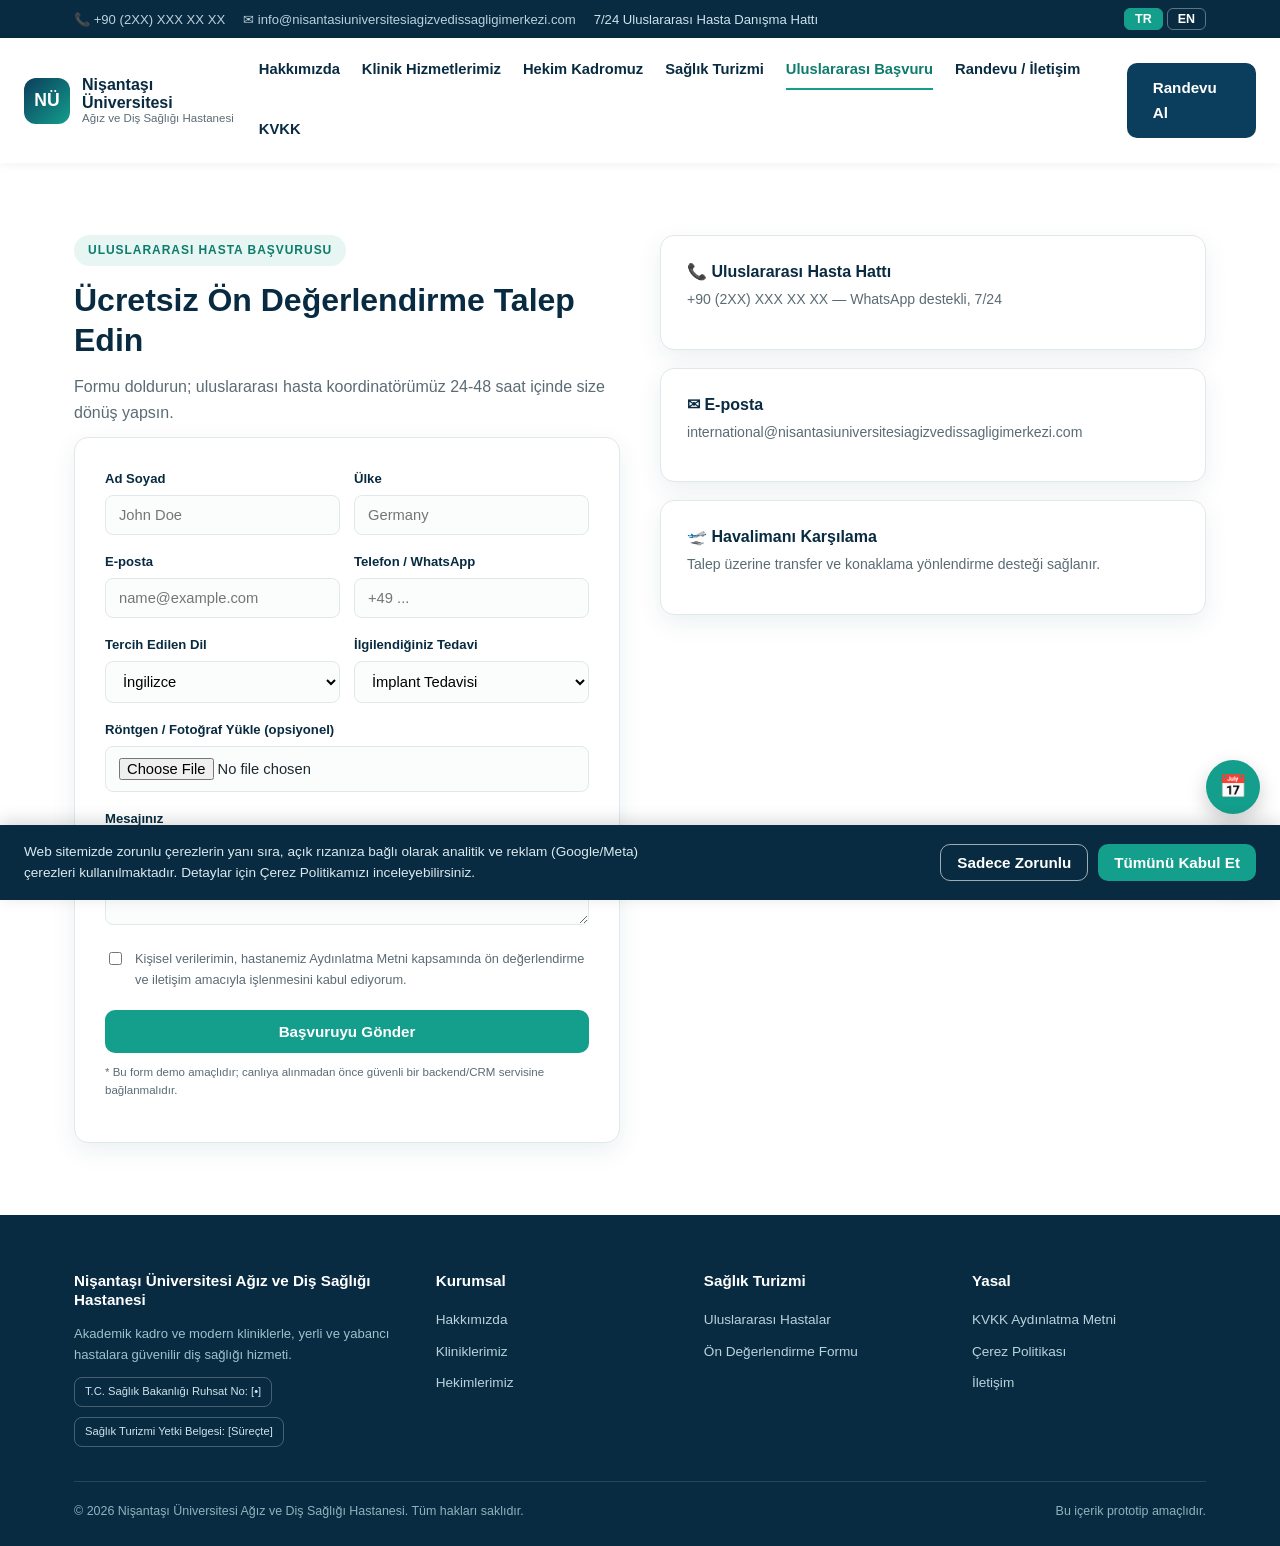
==== basvuru.html @ 9f667205 "3" ====
<!DOCTYPE html>
<html lang="tr">
<head>
<meta charset="UTF-8">
<meta name="viewport" content="width=device-width, initial-scale=1.0">
<title>Uluslararası Hasta Başvurusu | Nişantaşı Üniversitesi Ağız ve Diş Sağlığı Hastanesi</title>
<meta name="description" content="Uluslararası hastalar için ücretsiz ön değerlendirme başvuru formu.">
<meta name="robots" content="index, follow">
<link rel="canonical" href="https://nisantasiuniversitesiagizvedissagligimerkezi.com/basvuru.html">
<link rel="stylesheet" href="style.css">

<!-- Open Graph / Meta Ads uyumu -->
<meta property="og:type" content="website">
<meta property="og:title" content="Uluslararası Hasta Başvurusu | Nişantaşı Üniversitesi Ağız ve Diş Sağlığı Hastanesi">
<meta property="og:description" content="Uluslararası hastalar için ücretsiz ön değerlendirme başvuru formu.">
<meta property="og:url" content="https://nisantasiuniversitesiagizvedissagligimerkezi.com/basvuru.html">
<meta property="og:locale" content="tr_TR">
<meta property="og:locale:alternate" content="en_US">
<meta name="twitter:card" content="summary_large_image">

<!-- ================= TEKNİK NOT / TECHNICAL NOTE =================
Bu, geliştirme ve onay amaçlı çok sayfalı bir PROTOTİPTİR (demo).
Gerçek yayına alınmadan önce: ruhsat/izin numaraları, hekim bilgileri,
adres/telefon, GTM/Meta Pixel ID'leri, form backend/CRM entegrasyonu,
tüm örnek (stok) fotoğrafların gerçek kurumsal görsellerle değiştirilmesi ve
KVKK/çerez metinlerinin hukuk onayı tamamlanmalıdır.
================================================================= -->

<script type="application/ld+json">
{
  "@context": "https://schema.org",
  "@type": "Dentist",
  "name": "Nişantaşı Üniversitesi Ağız ve Diş Sağlığı Hastanesi",
  "url": "https://nisantasiuniversitesiagizvedissagligimerkezi.com/",
  "telephone": "+90 (2XX) XXX XX XX",
  "priceRange": "$$",
  "address": {
    "@type": "PostalAddress",
    "streetAddress": "[Açık Adres]",
    "addressLocality": "İstanbul",
    "addressCountry": "TR"
  },
  "medicalSpecialty": "Dentistry",
  "availableLanguage": ["Turkish", "English", "Arabic", "Russian"]
}
</script>
</head>
<body>
<!-- ============ TOPBAR ============ -->
<div class="topbar">
  <div class="wrap">
    <div class="info">
      <a href="tel:+902XXXXXXXXX">📞 +90 (2XX) XXX XX XX</a>
      <a href="mailto:info@nisantasiuniversitesiagizvedissagligimerkezi.com">✉ info@nisantasiuniversitesiagizvedissagligimerkezi.com</a>
      <span data-tr="7/24 Uluslararası Hasta Danışma Hattı" data-en="24/7 International Patient Helpline">7/24 Uluslararası Hasta Danışma Hattı</span>
    </div>
    <div class="lang-switch">
      <button id="btn-tr" class="active" onclick="setLang('tr')">TR</button>
      <button id="btn-en" onclick="setLang('en')">EN</button>
    </div>
  </div>
</div>

<!-- ============ HEADER / NAV ============ -->
<header class="site">
  <div class="nav-row">
    <a href="index.html" style="text-decoration:none;"><div class="brand">
      <div class="mark">NÜ</div>
      <div class="txt">
        Nişantaşı Üniversitesi
        <small data-tr="Ağız ve Diş Sağlığı Hastanesi" data-en="Oral &amp; Dental Health Hospital">Ağız ve Diş Sağlığı Hastanesi</small>
      </div>
    </div></a>
    <nav class="main" id="mainNav">
      <a href="hakkimizda.html" data-tr="Hakkımızda" data-en="About Us">Hakkımızda</a>
      <a href="hizmetlerimiz.html" data-tr="Klinik Hizmetlerimiz" data-en="Clinical Services">Klinik Hizmetlerimiz</a>
      <a href="hekimlerimiz.html" data-tr="Hekim Kadromuz" data-en="Our Doctors">Hekim Kadromuz</a>
      <a href="saglik-turizmi.html" data-tr="Sağlık Turizmi" data-en="Health Tourism">Sağlık Turizmi</a>
      <a href="basvuru.html" class="active" data-tr="Uluslararası Başvuru" data-en="International Application">Uluslararası Başvuru</a>
      <a href="iletisim.html" data-tr="Randevu / İletişim" data-en="Appointment / Contact">Randevu / İletişim</a>
      <a href="kvkk.html" data-tr="KVKK" data-en="Privacy (KVKK)">KVKK</a>
    </nav>
    <div class="nav-cta">
      <a href="iletisim.html" class="btn btn-navy" data-tr="Randevu Al" data-en="Book Appointment">Randevu Al</a>
      <button class="burger" onclick="document.getElementById('mainNav').classList.toggle('open')">☰</button>
    </div>
  </div>
</header>

<!-- ============ INTERNATIONAL PATIENT FORM ============ -->
<section class="form-section" id="basvuru">
  <div class="wrap form-grid">
    <div>
      <span class="eyebrow" data-tr="Uluslararası Hasta Başvurusu" data-en="International Patient Application">Uluslararası Hasta Başvurusu</span>
      <h2 data-tr="Ücretsiz Ön Değerlendirme Talep Edin" data-en="Request a Free Pre-Assessment">Ücretsiz Ön Değerlendirme Talep Edin</h2>
      <p data-tr="Formu doldurun; uluslararası hasta koordinatörümüz 24-48 saat içinde size dönüş yapsın." data-en="Fill in the form and our international patient coordinator will get back to you within 24–48 hours.">Formu doldurun; uluslararası hasta koordinatörümüz 24-48 saat içinde size dönüş yapsın.</p>

      <form class="card" action="#" method="post" onsubmit="return demoSubmit(event)">
        <div class="two-col">
          <div class="field"><label data-tr="Ad Soyad" data-en="Full Name">Ad Soyad</label><input type="text" required placeholder="John Doe"></div>
          <div class="field"><label data-tr="Ülke" data-en="Country">Ülke</label><input type="text" required placeholder="Germany"></div>
        </div>
        <div class="two-col">
          <div class="field"><label data-tr="E-posta" data-en="Email">E-posta</label><input type="email" required placeholder="name@example.com"></div>
          <div class="field"><label data-tr="Telefon / WhatsApp" data-en="Phone / WhatsApp">Telefon / WhatsApp</label><input type="tel" required placeholder="+49 ..."></div>
        </div>
        <div class="two-col">
          <div class="field">
            <label data-tr="Tercih Edilen Dil" data-en="Preferred Language">Tercih Edilen Dil</label>
            <select>
              <option data-tr="İngilizce" data-en="English">İngilizce</option>
              <option data-tr="Arapça" data-en="Arabic">Arapça</option>
              <option data-tr="Rusça" data-en="Russian">Rusça</option>
              <option data-tr="Türkçe" data-en="Turkish">Türkçe</option>
            </select>
          </div>
          <div class="field">
            <label data-tr="İlgilendiğiniz Tedavi" data-en="Treatment of Interest">İlgilendiğiniz Tedavi</label>
            <select>
              <option data-tr="İmplant Tedavisi" data-en="Dental Implants">İmplant Tedavisi</option>
              <option data-tr="Gülüş Tasarımı" data-en="Smile Design">Gülüş Tasarımı</option>
              <option data-tr="Ortodonti" data-en="Orthodontics">Ortodonti</option>
              <option data-tr="Genel Muayene" data-en="General Check-up">Genel Muayene</option>
              <option data-tr="Diğer" data-en="Other">Diğer</option>
            </select>
          </div>
        </div>
        <div class="field">
          <label data-tr="Röntgen / Fotoğraf Yükle (opsiyonel)" data-en="Upload X-ray / Photo (optional)">Röntgen / Fotoğraf Yükle (opsiyonel)</label>
          <input type="file">
        </div>
        <div class="field">
          <label data-tr="Mesajınız" data-en="Your Message">Mesajınız</label>
          <textarea placeholder=""></textarea>
        </div>
        <div class="consent">
          <input type="checkbox" required id="kvkkConsent">
          <label for="kvkkConsent" data-tr="Kişisel verilerimin, hastanemiz Aydınlatma Metni kapsamında ön değerlendirme ve iletişim amacıyla işlenmesini kabul ediyorum."
                 data-en="I consent to my personal data being processed for pre-assessment and communication purposes as described in the hospital's Privacy Notice.">
            Kişisel verilerimin, hastanemiz Aydınlatma Metni kapsamında ön değerlendirme ve iletişim amacıyla işlenmesini kabul ediyorum.
          </label>
        </div>
        <button type="submit" class="btn btn-primary" style="width:100%;justify-content:center;" data-tr="Başvuruyu Gönder" data-en="Submit Application">Başvuruyu Gönder</button>
        <p style="font-size:.72rem;margin-top:10px;" data-tr="* Bu form demo amaçlıdır; canlıya alınmadan önce güvenli bir backend/CRM servisine bağlanmalıdır." data-en="* This form is for demonstration purposes; it must be connected to a secure backend/CRM service before going live.">* Bu form demo amaçlıdır; canlıya alınmadan önce güvenli bir backend/CRM servisine bağlanmalıdır.</p>
      </form>
    </div>

    <div class="side-info">
      <div class="card">
        <h4 data-tr="📞 Uluslararası Hasta Hattı" data-en="📞 International Patient Line">📞 Uluslararası Hasta Hattı</h4>
        <p data-tr="+90 (2XX) XXX XX XX — WhatsApp destekli, 7/24" data-en="+90 (2XX) XXX XX XX — WhatsApp supported, 24/7">+90 (2XX) XXX XX XX — WhatsApp destekli, 7/24</p>
      </div>
      <div class="card">
        <h4 data-tr="✉ E-posta" data-en="✉ Email">✉ E-posta</h4>
        <p>international@nisantasiuniversitesiagizvedissagligimerkezi.com</p>
      </div>
      <div class="card">
        <h4 data-tr="🛫 Havalimanı Karşılama" data-en="🛫 Airport Pickup">🛫 Havalimanı Karşılama</h4>
        <p data-tr="Talep üzerine transfer ve konaklama yönlendirme desteği sağlanır." data-en="Transfer and accommodation guidance provided upon request.">Talep üzerine transfer ve konaklama yönlendirme desteği sağlanır.</p>
      </div>
    </div>
  </div>
</section>

<!-- ============ FOOTER ============ -->
<footer>
  <div class="wrap">
    <div class="footer-grid">
      <div>
        <h4>Nişantaşı Üniversitesi Ağız ve Diş Sağlığı Hastanesi</h4>
        <p data-tr="Akademik kadro ve modern kliniklerle, yerli ve yabancı hastalara güvenilir diş sağlığı hizmeti." data-en="Reliable dental care for domestic and international patients through academic staff and modern clinics.">Akademik kadro ve modern kliniklerle, yerli ve yabancı hastalara güvenilir diş sağlığı hizmeti.</p>
        <div class="badge-row">
          <span data-tr="T.C. Sağlık Bakanlığı Ruhsat No: [•]" data-en="T.R. MoH License No: [•]">T.C. Sağlık Bakanlığı Ruhsat No: [•]</span>
          <span data-tr="Sağlık Turizmi Yetki Belgesi: [Süreçte]" data-en="Health Tourism Authorization: [In Progress]">Sağlık Turizmi Yetki Belgesi: [Süreçte]</span>
        </div>
      </div>
      <div>
        <h4 data-tr="Kurumsal" data-en="Corporate">Kurumsal</h4>
        <a href="hakkimizda.html" data-tr="Hakkımızda" data-en="About Us">Hakkımızda</a>
        <a href="hizmetlerimiz.html" data-tr="Kliniklerimiz" data-en="Clinics">Kliniklerimiz</a>
        <a href="hekimlerimiz.html" data-tr="Hekimlerimiz" data-en="Our Doctors">Hekimlerimiz</a>
      </div>
      <div>
        <h4 data-tr="Sağlık Turizmi" data-en="Health Tourism">Sağlık Turizmi</h4>
        <a href="saglik-turizmi.html" data-tr="Uluslararası Hastalar" data-en="International Patients">Uluslararası Hastalar</a>
        <a href="basvuru.html" data-tr="Ön Değerlendirme Formu" data-en="Pre-Assessment Form">Ön Değerlendirme Formu</a>
      </div>
      <div>
        <h4 data-tr="Yasal" data-en="Legal">Yasal</h4>
        <a href="kvkk.html" data-tr="KVKK Aydınlatma Metni" data-en="Privacy Notice (KVKK)">KVKK Aydınlatma Metni</a>
        <a href="kvkk.html" data-tr="Çerez Politikası" data-en="Cookie Policy">Çerez Politikası</a>
        <a href="iletisim.html" data-tr="İletişim" data-en="Contact">İletişim</a>
      </div>
    </div>
    <div class="footer-bottom">
      <span data-tr="© 2026 Nişantaşı Üniversitesi Ağız ve Diş Sağlığı Hastanesi. Tüm hakları saklıdır." data-en="© 2026 Nişantaşı University Oral &amp; Dental Health Hospital. All rights reserved.">© 2026 Nişantaşı Üniversitesi Ağız ve Diş Sağlığı Hastanesi. Tüm hakları saklıdır.</span>
      <span data-tr="Bu içerik prototip amaçlıdır." data-en="This content is for prototype purposes.">Bu içerik prototip amaçlıdır.</span>
    </div>
  </div>
</footer>

<!-- ============ FLOATING BUTTONS ============ -->
<div class="floating">
  <a class="fab appt" href="iletisim.html" title="Randevu">📅</a>
  <a class="fab whatsapp" href="https://wa.me/902XXXXXXXXX" title="WhatsApp" target="_blank" rel="noopener">💬</a>
</div>

<!-- ============ COOKIE CONSENT BAR (demo) ============ -->
<div id="cookieBar" style="position:fixed;left:0;right:0;bottom:0;background:var(--navy-dark);color:#fff;padding:16px 24px;display:flex;justify-content:space-between;align-items:center;gap:16px;flex-wrap:wrap;z-index:70;box-shadow:0 -4px 16px rgba(0,0,0,.15);">
  <p style="margin:0;color:#dbe9ee;font-size:.85rem;max-width:640px;" data-tr="Web sitemizde zorunlu çerezlerin yanı sıra, açık rızanıza bağlı olarak analitik ve reklam (Google/Meta) çerezleri kullanılmaktadır. Detaylar için Çerez Politikamızı inceleyebilirsiniz."
     data-en="In addition to strictly necessary cookies, our website uses analytics and advertising (Google/Meta) cookies subject to your consent. See our Cookie Policy for details.">
    Web sitemizde zorunlu çerezlerin yanı sıra, açık rızanıza bağlı olarak analitik ve reklam (Google/Meta) çerezleri kullanılmaktadır. Detaylar için Çerez Politikamızı inceleyebilirsiniz.
  </p>
  <div style="display:flex;gap:10px;flex-shrink:0;">
    <button class="btn btn-outline" style="padding:9px 16px;" onclick="document.getElementById('cookieBar').style.display='none'" data-tr="Sadece Zorunlu" data-en="Necessary Only">Sadece Zorunlu</button>
    <button class="btn btn-primary" style="padding:9px 16px;" onclick="document.getElementById('cookieBar').style.display='none'" data-tr="Tümünü Kabul Et" data-en="Accept All">Tümünü Kabul Et</button>
  </div>
</div>

<script src="app.js"></script>
</body>
</html>
---- style.css ----
:root{
    --navy:#0B3D5C;
    --navy-dark:#082B41;
    --teal:#149E8C;
    --teal-dark:#0E7C6D;
    --bg:#F6F9FA;
    --card:#FFFFFF;
    --ink:#1E2A32;
    --ink-soft:#5B6B74;
    --border:#E1E8EA;
    --radius:14px;
    --shadow:0 8px 24px rgba(11,61,92,0.08);
    --maxw:1180px;
  }
  *{box-sizing:border-box;}
  html{scroll-behavior:smooth;}
  body{
    margin:0;
    font-family:'Segoe UI',Arial,-apple-system,sans-serif;
    color:var(--ink);
    background:var(--bg);
    line-height:1.6;
  }
  img{max-width:100%;display:block;}
  a{color:inherit;text-decoration:none;}
  .wrap{max-width:var(--maxw);margin:0 auto;padding:0 24px;}
  section{padding:72px 0;}
  h1,h2,h3,h4{margin:0 0 14px 0;line-height:1.25;}
  h2{font-size:2rem;color:var(--navy-dark);}
  h3{font-size:1.25rem;color:var(--navy-dark);}
  p{color:var(--ink-soft);margin:0 0 12px 0;}
  .eyebrow{
    display:inline-block;text-transform:uppercase;letter-spacing:.08em;
    font-size:.75rem;font-weight:700;color:var(--teal-dark);
    background:rgba(20,158,140,.1);padding:6px 14px;border-radius:20px;margin-bottom:14px;
  }
  .section-head{max-width:720px;margin:0 auto 44px auto;text-align:center;}
  .btn{
    display:inline-flex;align-items:center;gap:8px;padding:13px 26px;border-radius:10px;
    font-weight:700;font-size:.95rem;cursor:pointer;border:none;transition:.2s;
  }
  .btn-primary{background:var(--teal);color:#fff;}
  .btn-primary:hover{background:var(--teal-dark);}
  .btn-outline{background:transparent;color:#fff;border:1.5px solid rgba(255,255,255,.6);}
  .btn-outline:hover{background:rgba(255,255,255,.12);}
  .btn-navy{background:var(--navy);color:#fff;}
  .btn-navy:hover{background:var(--navy-dark);}

  /* Topbar */
  .topbar{background:var(--navy-dark);color:#cfe3ec;font-size:.82rem;}
  .topbar .wrap{display:flex;justify-content:space-between;align-items:center;padding:8px 24px;flex-wrap:wrap;gap:6px;}
  .topbar .info{display:flex;gap:18px;flex-wrap:wrap;}
  .topbar a{opacity:.9;}
  .lang-switch{display:flex;gap:4px;}
  .lang-switch button{
    background:transparent;border:1px solid rgba(255,255,255,.35);color:#fff;
    padding:3px 10px;border-radius:6px;font-size:.78rem;cursor:pointer;font-weight:700;
  }
  .lang-switch button.active{background:var(--teal);border-color:var(--teal);}

  /* Header/nav */
  header.site{background:#fff;position:sticky;top:0;z-index:50;box-shadow:0 2px 10px rgba(0,0,0,.05);}
  .nav-row{display:flex;align-items:center;justify-content:space-between;padding:14px 24px;gap:20px;}
  .brand{display:flex;align-items:center;gap:12px;font-weight:800;color:var(--navy-dark);}
  .brand .mark{
    width:46px;height:46px;border-radius:12px;background:linear-gradient(135deg,var(--navy),var(--teal));
    display:flex;align-items:center;justify-content:center;color:#fff;font-size:1.1rem;flex-shrink:0;
  }
  .brand .txt{line-height:1.15;}
  .brand .txt small{display:block;font-weight:500;color:var(--ink-soft);font-size:.72rem;}
  nav.main{display:flex;gap:22px;flex-wrap:wrap;font-size:.92rem;font-weight:600;}
  nav.main a{color:var(--navy-dark);padding:6px 0;border-bottom:2px solid transparent;}
  nav.main a:hover{border-color:var(--teal);}
  nav.main a.active{color:var(--teal-dark);border-color:var(--teal);}
  .nav-cta{display:flex;align-items:center;gap:10px;}
  .burger{display:none;background:none;border:none;font-size:1.6rem;cursor:pointer;color:var(--navy-dark);}

  /* Hero */
  .hero{
    background:radial-gradient(circle at 20% 20%, rgba(20,158,140,.35), transparent 55%),
               linear-gradient(120deg, rgba(8,43,65,.90), rgba(11,61,92,.85) 55%, rgba(14,93,127,.78)),
               url('https://images.unsplash.com/photo-1629909613654-28e377c37b09?w=1600&q=80&auto=format&fit=crop') center/cover no-repeat;
    color:#fff;padding:88px 0 96px;
  }
  .hero .wrap{display:grid;grid-template-columns:1.15fr .85fr;gap:40px;align-items:center;}
  .hero h1{font-size:2.5rem;color:#fff;}
  .hero p.lead{color:#dceaf0;font-size:1.08rem;max-width:560px;}
  .hero-badges{display:flex;gap:10px;flex-wrap:wrap;margin:22px 0 28px;}
  .hero-badges span{
    background:rgba(255,255,255,.12);border:1px solid rgba(255,255,255,.25);
    padding:7px 14px;border-radius:20px;font-size:.8rem;font-weight:600;
  }
  .hero-cta{display:flex;gap:12px;flex-wrap:wrap;}
  .hero-visual{
    background:rgba(255,255,255,.08);border:1px solid rgba(255,255,255,.2);
    border-radius:var(--radius);padding:26px;backdrop-filter:blur(2px);
  }
  .hero-visual .stat{display:flex;justify-content:space-between;padding:12px 0;border-bottom:1px solid rgba(255,255,255,.15);}
  .hero-visual .stat:last-child{border-bottom:none;}
  .hero-visual .stat b{font-size:1.35rem;display:block;color:#fff;}
  .hero-visual .stat span{font-size:.78rem;color:#cfe3ec;}

  /* About */
  .about-grid{display:grid;grid-template-columns:1fr 1fr;gap:44px;align-items:center;}
  .about-photo{
    border:1px solid var(--border);border-radius:var(--radius);height:320px;overflow:hidden;position:relative;
  }
  .about-photo img{width:100%;height:100%;object-fit:cover;}
  .about-photo .cap{
    position:absolute;left:0;right:0;bottom:0;background:linear-gradient(0deg,rgba(8,43,65,.82),transparent);
    color:#fff;font-size:.72rem;padding:26px 16px 10px;
  }
  .checklist{list-style:none;padding:0;margin:18px 0;}
  .checklist li{padding:8px 0 8px 30px;position:relative;color:var(--ink);}
  .checklist li:before{content:"✓";position:absolute;left:0;top:8px;color:var(--teal-dark);font-weight:800;
    background:rgba(20,158,140,.12);width:20px;height:20px;border-radius:50%;display:flex;align-items:center;justify-content:center;font-size:.75rem;}

  /* Services */
  .services-grid{display:grid;grid-template-columns:repeat(3,1fr);gap:22px;}
  .card{background:var(--card);border:1px solid var(--border);border-radius:var(--radius);padding:26px;box-shadow:var(--shadow);}
  a.card{display:block;transition:transform .15s, box-shadow .15s;}
  a.card:hover{transform:translateY(-3px);box-shadow:0 14px 30px rgba(11,61,92,.14);}
  .service-icon{
    width:48px;height:48px;border-radius:12px;background:rgba(20,158,140,.12);color:var(--teal-dark);
    display:flex;align-items:center;justify-content:center;font-size:1.35rem;margin-bottom:16px;font-weight:800;
  }

  /* Doctors */
  .doctors-grid{display:grid;grid-template-columns:repeat(4,1fr);gap:20px;}
  .doc-card{background:var(--card);border:1px solid var(--border);border-radius:var(--radius);overflow:hidden;box-shadow:var(--shadow);text-align:center;}
  .doc-photo{
    height:190px;position:relative;overflow:hidden;background:linear-gradient(135deg,var(--navy),var(--teal));
  }
  .doc-photo img{width:100%;height:100%;object-fit:cover;object-position:center top;}
  .doc-photo .sample-tag{
    position:absolute;top:8px;right:8px;background:rgba(8,43,65,.72);color:#fff;font-size:.62rem;font-weight:700;
    padding:3px 8px;border-radius:6px;letter-spacing:.02em;
  }
  .doc-body{padding:18px;}
  .doc-body h4{margin:0 0 4px;color:var(--navy-dark);font-size:1rem;}
  .doc-body .branch{color:var(--teal-dark);font-weight:700;font-size:.82rem;margin-bottom:8px;}
  .doc-body p{font-size:.85rem;margin:0;}
  .note-box{
    background:#FFF7E6;border:1px solid #F1D8A0;color:#7A5B10;border-radius:10px;padding:14px 18px;
    font-size:.85rem;margin-top:26px;
  }

  /* Health tourism */
  .tourism{
    background:linear-gradient(180deg, rgba(11,61,92,.93) 0%, rgba(14,93,127,.90) 100%),
               url('https://images.unsplash.com/photo-1687706222092-b6545828217d?w=1600&q=80&auto=format&fit=crop') center/cover no-repeat;
    color:#fff;
  }
  .tourism h2, .tourism h3{color:#fff;}
  .tourism p{color:#d9eaf0;}
  .steps{display:grid;grid-template-columns:repeat(5,1fr);gap:16px;margin-top:36px;}
  .step{background:rgba(255,255,255,.08);border:1px solid rgba(255,255,255,.18);border-radius:12px;padding:20px 16px;text-align:center;}
  .step .num{
    width:34px;height:34px;border-radius:50%;background:var(--teal);color:#fff;font-weight:800;
    display:flex;align-items:center;justify-content:center;margin:0 auto 12px;
  }
  .step h4{color:#fff;font-size:.9rem;margin-bottom:6px;}
  .step p{font-size:.78rem;color:#cfe3ec;margin:0;}
  .lang-strip{display:flex;gap:10px;flex-wrap:wrap;margin-top:18px;}
  .lang-strip span{background:rgba(255,255,255,.12);padding:6px 14px;border-radius:20px;font-size:.8rem;font-weight:600;}
  .compliance-grid{display:grid;grid-template-columns:repeat(3,1fr);gap:18px;margin-top:36px;}
  .compliance-card{background:rgba(255,255,255,.07);border:1px solid rgba(255,255,255,.18);border-radius:12px;padding:20px;}
  .compliance-card h4{color:#fff;font-size:.95rem;margin-bottom:8px;}
  .compliance-card p{font-size:.82rem;color:#cfe3ec;margin:0;}

  /* Form */
  .form-section{background:#fff;}
  .form-grid{display:grid;grid-template-columns:1fr 1fr;gap:40px;}
  form.card{padding:30px;}
  .field{margin-bottom:16px;}
  .field label{display:block;font-size:.82rem;font-weight:700;color:var(--navy-dark);margin-bottom:6px;}
  .field input, .field select, .field textarea{
    width:100%;padding:11px 13px;border:1px solid var(--border);border-radius:8px;font-size:.92rem;
    font-family:inherit;background:#FBFDFD;
  }
  .field textarea{resize:vertical;min-height:90px;}
  .two-col{display:grid;grid-template-columns:1fr 1fr;gap:14px;}
  .consent{display:flex;gap:10px;align-items:flex-start;font-size:.8rem;color:var(--ink-soft);margin:14px 0 20px;}
  .consent input{margin-top:3px;}
  .side-info .card{margin-bottom:18px;}
  .side-info h4{color:var(--navy-dark);margin-bottom:6px;}
  .side-info p{font-size:.88rem;}

  /* Contact/appointment */
  .contact-grid{display:grid;grid-template-columns:1fr 1fr;gap:40px;}
  .map-box{
    height:280px;border-radius:var(--radius);border:1px solid var(--border);
    background:repeating-linear-gradient(45deg,#EDF3F4,#EDF3F4 10px,#E4ECED 10px,#E4ECED 20px);
    display:flex;align-items:center;justify-content:center;color:var(--ink-soft);font-weight:700;margin-top:18px;
  }
  .contact-line{display:flex;gap:12px;padding:12px 0;border-bottom:1px solid var(--border);}
  .contact-line b{color:var(--navy-dark);display:block;font-size:.85rem;}
  .contact-line span{font-size:.85rem;color:var(--ink-soft);}

  /* Legal */
  .legal{background:#fff;}
  .legal-block{border:1px solid var(--border);border-radius:var(--radius);padding:26px 30px;margin-bottom:20px;background:var(--card);}
  .legal-block h3{margin-bottom:10px;}
  .legal-block ol, .legal-block ul{color:var(--ink-soft);padding-left:20px;font-size:.92rem;}
  .legal-block li{margin-bottom:8px;}
  .draft-tag{
    display:inline-block;background:#FDECEC;color:#B3261E;border:1px solid #F3B9B4;font-size:.72rem;
    font-weight:700;padding:3px 10px;border-radius:6px;margin-bottom:10px;
  }

  /* Footer */
  footer{background:var(--navy-dark);color:#cfe3ec;padding:56px 0 24px;}
  .footer-grid{display:grid;grid-template-columns:1.4fr 1fr 1fr 1fr;gap:34px;margin-bottom:34px;}
  footer h4{color:#fff;font-size:.95rem;margin-bottom:14px;}
  footer a{display:block;color:#b9d3dd;font-size:.85rem;padding:5px 0;}
  footer p{color:#9fc0cc;font-size:.82rem;}
  .footer-bottom{border-top:1px solid rgba(255,255,255,.12);padding-top:20px;font-size:.78rem;color:#8fb2be;display:flex;justify-content:space-between;flex-wrap:wrap;gap:10px;}
  .badge-row{display:flex;gap:10px;flex-wrap:wrap;margin-top:10px;}
  .badge-row span{border:1px solid rgba(255,255,255,.25);border-radius:8px;padding:5px 10px;font-size:.7rem;color:#cfe3ec;}

  /* Floating buttons */
  .floating{position:fixed;right:20px;bottom:20px;display:flex;flex-direction:column;gap:12px;z-index:60;}
  .fab{
    width:54px;height:54px;border-radius:50%;display:flex;align-items:center;justify-content:center;
    color:#fff;font-size:1.4rem;box-shadow:0 8px 20px rgba(0,0,0,.2);border:none;cursor:pointer;
  }
  .fab.whatsapp{background:#25D366;}
  .fab.appt{background:var(--teal);}

  @media(max-width:980px){
    .hero .wrap{grid-template-columns:1fr;}
    .about-grid,.form-grid,.contact-grid{grid-template-columns:1fr;}
    .services-grid{grid-template-columns:repeat(2,1fr);}
    .doctors-grid{grid-template-columns:repeat(2,1fr);}
    .steps{grid-template-columns:repeat(2,1fr);}
    .compliance-grid{grid-template-columns:1fr;}
    .footer-grid{grid-template-columns:1fr 1fr;}
    nav.main{display:none;position:absolute;top:100%;left:0;right:0;background:#fff;flex-direction:column;
      padding:16px 24px;box-shadow:0 10px 20px rgba(0,0,0,.08);gap:14px;}
    nav.main.open{display:flex;}
    .burger{display:block;}
  }
  @media(max-width:600px){
    .services-grid{grid-template-columns:1fr;}
    .doctors-grid{grid-template-columns:1fr 1fr;}
    .two-col{grid-template-columns:1fr;}
    .hero h1{font-size:1.9rem;}
    section{padding:52px 0;}
  }
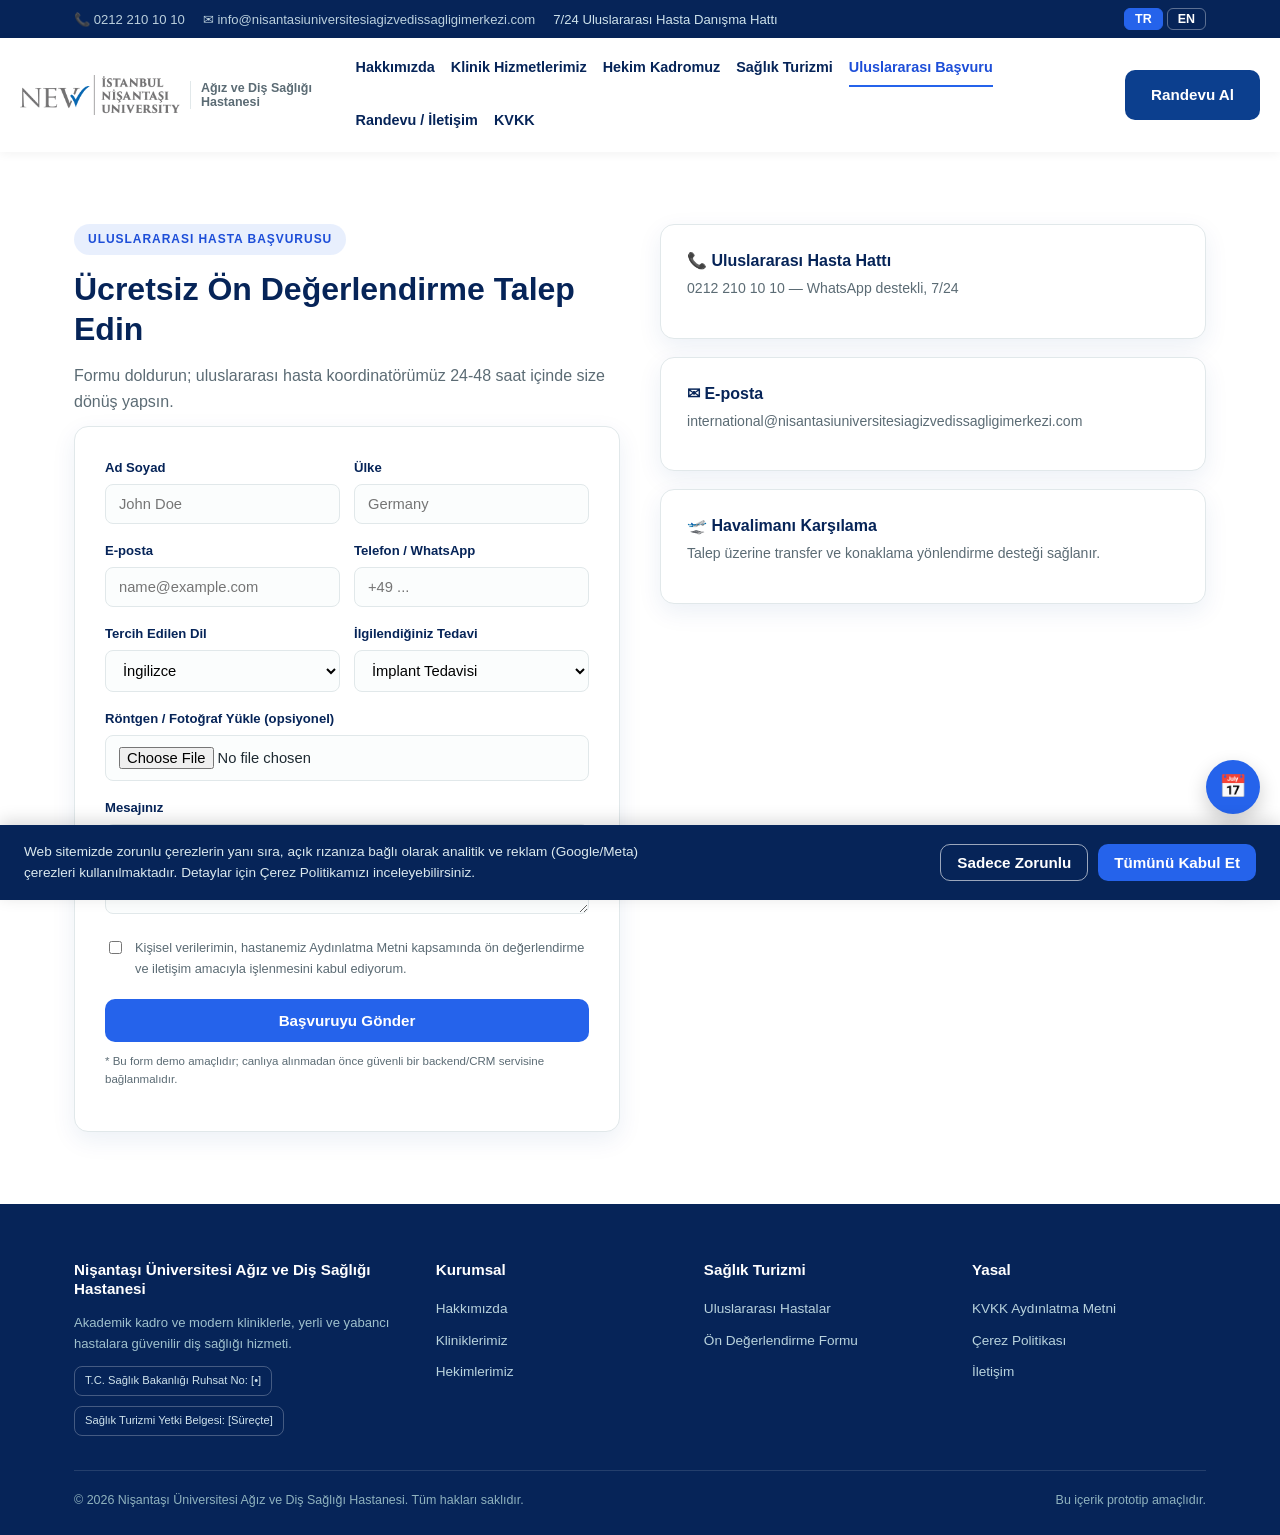
==== commit 2634e5da: "8" ====
--- a/basvuru.html
+++ b/basvuru.html
@@ -7,6 +7,7 @@
 <meta name="description" content="Uluslararası hastalar için ücretsiz ön değerlendirme başvuru formu.">
 <meta name="robots" content="index, follow">
 <link rel="canonical" href="https://nisantasiuniversitesiagizvedissagligimerkezi.com/basvuru.html">
+<link rel="icon" type="image/x-icon" href="images/favicon.ico">
 <link rel="stylesheet" href="style.css">
 
 <!-- Open Graph / Meta Ads uyumu -->
@@ -50,7 +51,7 @@
 <div class="topbar">
   <div class="wrap">
     <div class="info">
-      <a href="tel:+902XXXXXXXXX">📞 +90 (2XX) XXX XX XX</a>
+      <a href="tel:+902122101010">📞 0212 210 10 10</a>
       <a href="mailto:info@nisantasiuniversitesiagizvedissagligimerkezi.com">✉ info@nisantasiuniversitesiagizvedissagligimerkezi.com</a>
       <span data-tr="7/24 Uluslararası Hasta Danışma Hattı" data-en="24/7 International Patient Helpline">7/24 Uluslararası Hasta Danışma Hattı</span>
     </div>
@@ -65,9 +66,8 @@
 <header class="site">
   <div class="nav-row">
     <a href="index.html" style="text-decoration:none;"><div class="brand">
-      <div class="mark">NÜ</div>
+      <img class="brand-logo" src="images/logo.png" alt="Nişantaşı Üniversitesi">
       <div class="txt">
-        Nişantaşı Üniversitesi
         <small data-tr="Ağız ve Diş Sağlığı Hastanesi" data-en="Oral &amp; Dental Health Hospital">Ağız ve Diş Sağlığı Hastanesi</small>
       </div>
     </div></a>
@@ -148,7 +148,7 @@
     <div class="side-info">
       <div class="card">
         <h4 data-tr="📞 Uluslararası Hasta Hattı" data-en="📞 International Patient Line">📞 Uluslararası Hasta Hattı</h4>
-        <p data-tr="+90 (2XX) XXX XX XX — WhatsApp destekli, 7/24" data-en="+90 (2XX) XXX XX XX — WhatsApp supported, 24/7">+90 (2XX) XXX XX XX — WhatsApp destekli, 7/24</p>
+        <p data-tr="0212 210 10 10 — WhatsApp destekli, 7/24" data-en="0212 210 10 10 — WhatsApp supported, 24/7">0212 210 10 10 — WhatsApp destekli, 7/24</p>
       </div>
       <div class="card">
         <h4 data-tr="✉ E-posta" data-en="✉ Email">✉ E-posta</h4>
@@ -202,7 +202,7 @@
 <!-- ============ FLOATING BUTTONS ============ -->
 <div class="floating">
   <a class="fab appt" href="iletisim.html" title="Randevu">📅</a>
-  <a class="fab whatsapp" href="https://wa.me/902XXXXXXXXX" title="WhatsApp" target="_blank" rel="noopener">💬</a>
+  <a class="fab whatsapp" href="https://wa.me/902122101010" title="WhatsApp" target="_blank" rel="noopener">💬</a>
 </div>
 
 <!-- ============ COOKIE CONSENT BAR (demo) ============ -->
--- a/style.css
+++ b/style.css
@@ -1,16 +1,16 @@
 
   :root{
-    --navy:#0B3D5C;
-    --navy-dark:#082B41;
-    --teal:#149E8C;
-    --teal-dark:#0E7C6D;
+    --navy:#0C3F8E;
+    --navy-dark:#062458;
+    --teal:#2563EB;
+    --teal-dark:#1D4ED8;
     --bg:#F6F9FA;
     --card:#FFFFFF;
     --ink:#1E2A32;
     --ink-soft:#5B6B74;
     --border:#E1E8EA;
     --radius:14px;
-    --shadow:0 8px 24px rgba(11,61,92,0.08);
+    --shadow:0 8px 24px rgba(12,63,142,0.08);
     --maxw:1180px;
   }
   *{box-sizing:border-box;}
@@ -33,7 +33,7 @@
   .eyebrow{
     display:inline-block;text-transform:uppercase;letter-spacing:.08em;
     font-size:.75rem;font-weight:700;color:var(--teal-dark);
-    background:rgba(20,158,140,.1);padding:6px 14px;border-radius:20px;margin-bottom:14px;
+    background:rgba(37,99,235,.1);padding:6px 14px;border-radius:20px;margin-bottom:14px;
   }
   .section-head{max-width:720px;margin:0 auto 44px auto;text-align:center;}
   .btn{
@@ -61,25 +61,23 @@
 
   /* Header/nav */
   header.site{background:#fff;position:sticky;top:0;z-index:50;box-shadow:0 2px 10px rgba(0,0,0,.05);}
-  .nav-row{display:flex;align-items:center;justify-content:space-between;padding:14px 24px;gap:20px;}
-  .brand{display:flex;align-items:center;gap:12px;font-weight:800;color:var(--navy-dark);}
-  .brand .mark{
-    width:46px;height:46px;border-radius:12px;background:linear-gradient(135deg,var(--navy),var(--teal));
-    display:flex;align-items:center;justify-content:center;color:#fff;font-size:1.1rem;flex-shrink:0;
-  }
-  .brand .txt{line-height:1.15;}
-  .brand .txt small{display:block;font-weight:500;color:var(--ink-soft);font-size:.72rem;}
-  nav.main{display:flex;gap:22px;flex-wrap:wrap;font-size:.92rem;font-weight:600;}
+  .nav-row{display:flex;align-items:center;justify-content:space-between;padding:12px 20px;gap:14px;}
+  .brand{display:flex;align-items:center;gap:10px;font-weight:800;color:var(--navy-dark);}
+  .brand-logo{height:40px;width:auto;max-width:160px;object-fit:contain;flex-shrink:0;}
+  .brand .txt{line-height:1.15;padding-left:10px;border-left:1px solid var(--border);}
+  .brand .txt small{display:block;font-weight:600;color:var(--ink-soft);font-size:.78rem;}
+  nav.main{display:flex;gap:16px;flex-wrap:wrap;font-size:.9rem;font-weight:600;}
   nav.main a{color:var(--navy-dark);padding:6px 0;border-bottom:2px solid transparent;}
   nav.main a:hover{border-color:var(--teal);}
   nav.main a.active{color:var(--teal-dark);border-color:var(--teal);}
-  .nav-cta{display:flex;align-items:center;gap:10px;}
+  .nav-cta{display:flex;align-items:center;gap:10px;flex-shrink:0;}
+  .nav-cta .btn{white-space:nowrap;}
   .burger{display:none;background:none;border:none;font-size:1.6rem;cursor:pointer;color:var(--navy-dark);}
 
   /* Hero */
   .hero{
-    background:radial-gradient(circle at 20% 20%, rgba(20,158,140,.35), transparent 55%),
-               linear-gradient(120deg, rgba(8,43,65,.90), rgba(11,61,92,.85) 55%, rgba(14,93,127,.78)),
+    background:radial-gradient(circle at 20% 20%, rgba(37,99,235,.35), transparent 55%),
+               linear-gradient(120deg, rgba(6,36,88,.90), rgba(12,63,142,.85) 55%, rgba(21,84,184,.78)),
                url('https://images.unsplash.com/photo-1629909613654-28e377c37b09?w=1600&q=80&auto=format&fit=crop') center/cover no-repeat;
     color:#fff;padding:88px 0 96px;
   }
@@ -107,22 +105,18 @@
     border:1px solid var(--border);border-radius:var(--radius);height:320px;overflow:hidden;position:relative;
   }
   .about-photo img{width:100%;height:100%;object-fit:cover;}
-  .about-photo .cap{
-    position:absolute;left:0;right:0;bottom:0;background:linear-gradient(0deg,rgba(8,43,65,.82),transparent);
-    color:#fff;font-size:.72rem;padding:26px 16px 10px;
-  }
   .checklist{list-style:none;padding:0;margin:18px 0;}
   .checklist li{padding:8px 0 8px 30px;position:relative;color:var(--ink);}
   .checklist li:before{content:"✓";position:absolute;left:0;top:8px;color:var(--teal-dark);font-weight:800;
-    background:rgba(20,158,140,.12);width:20px;height:20px;border-radius:50%;display:flex;align-items:center;justify-content:center;font-size:.75rem;}
+    background:rgba(37,99,235,.12);width:20px;height:20px;border-radius:50%;display:flex;align-items:center;justify-content:center;font-size:.75rem;}
 
   /* Services */
   .services-grid{display:grid;grid-template-columns:repeat(3,1fr);gap:22px;}
   .card{background:var(--card);border:1px solid var(--border);border-radius:var(--radius);padding:26px;box-shadow:var(--shadow);}
   a.card{display:block;transition:transform .15s, box-shadow .15s;}
-  a.card:hover{transform:translateY(-3px);box-shadow:0 14px 30px rgba(11,61,92,.14);}
+  a.card:hover{transform:translateY(-3px);box-shadow:0 14px 30px rgba(12,63,142,.14);}
   .service-icon{
-    width:48px;height:48px;border-radius:12px;background:rgba(20,158,140,.12);color:var(--teal-dark);
+    width:48px;height:48px;border-radius:12px;background:rgba(37,99,235,.12);color:var(--teal-dark);
     display:flex;align-items:center;justify-content:center;font-size:1.35rem;margin-bottom:16px;font-weight:800;
   }
 
@@ -133,10 +127,6 @@
     height:190px;position:relative;overflow:hidden;background:linear-gradient(135deg,var(--navy),var(--teal));
   }
   .doc-photo img{width:100%;height:100%;object-fit:cover;object-position:center top;}
-  .doc-photo .sample-tag{
-    position:absolute;top:8px;right:8px;background:rgba(8,43,65,.72);color:#fff;font-size:.62rem;font-weight:700;
-    padding:3px 8px;border-radius:6px;letter-spacing:.02em;
-  }
   .doc-body{padding:18px;}
   .doc-body h4{margin:0 0 4px;color:var(--navy-dark);font-size:1rem;}
   .doc-body .branch{color:var(--teal-dark);font-weight:700;font-size:.82rem;margin-bottom:8px;}
@@ -148,7 +138,7 @@
 
   /* Health tourism */
   .tourism{
-    background:linear-gradient(180deg, rgba(11,61,92,.93) 0%, rgba(14,93,127,.90) 100%),
+    background:linear-gradient(180deg, rgba(12,63,142,.93) 0%, rgba(21,84,184,.90) 100%),
                url('https://images.unsplash.com/photo-1687706222092-b6545828217d?w=1600&q=80&auto=format&fit=crop') center/cover no-repeat;
     color:#fff;
   }
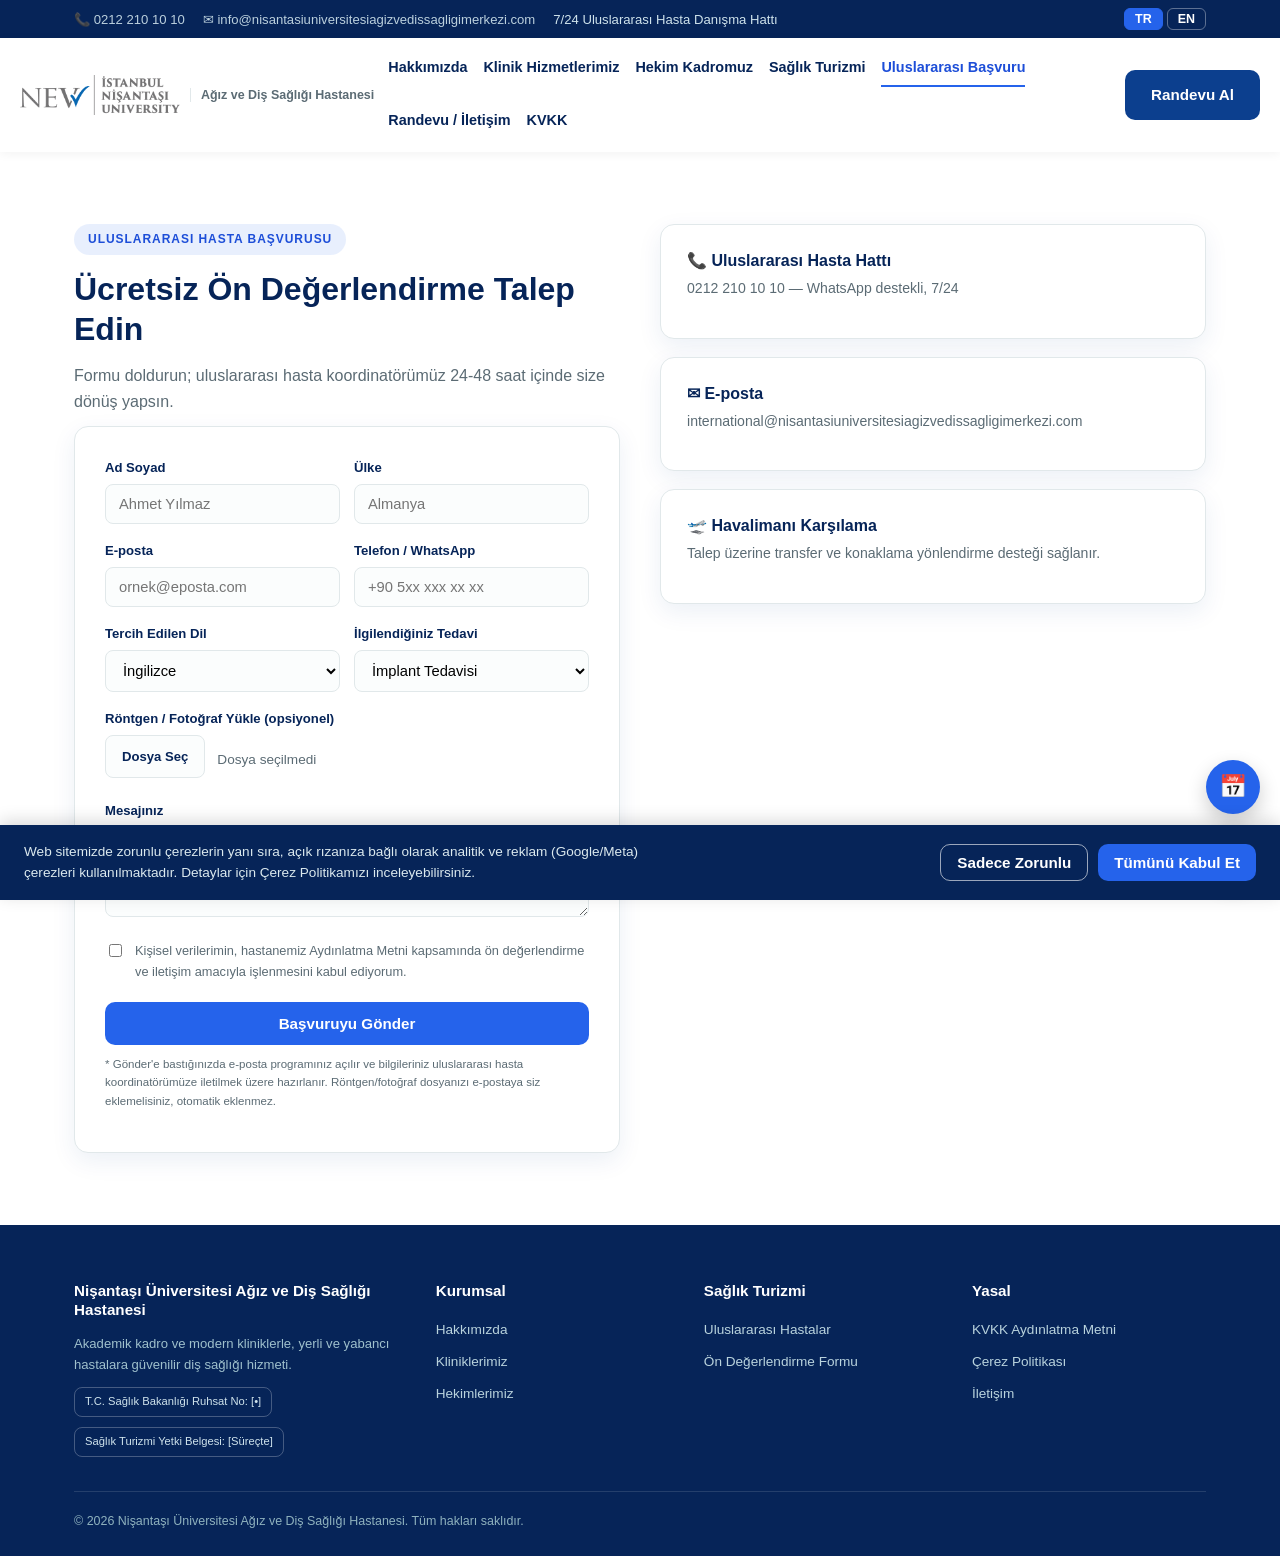
==== commit d7623410: "000" ====
--- a/basvuru.html
+++ b/basvuru.html
@@ -8,7 +8,7 @@
 <meta name="robots" content="index, follow">
 <link rel="canonical" href="https://nisantasiuniversitesiagizvedissagligimerkezi.com/basvuru.html">
 <link rel="icon" type="image/x-icon" href="images/favicon.ico">
-<link rel="stylesheet" href="style.css">
+<link rel="stylesheet" href="style.css?v=948a35e6">
 
 <!-- Open Graph / Meta Ads uyumu -->
 <meta property="og:type" content="website">
@@ -33,11 +33,11 @@
   "@type": "Dentist",
   "name": "Nişantaşı Üniversitesi Ağız ve Diş Sağlığı Hastanesi",
   "url": "https://nisantasiuniversitesiagizvedissagligimerkezi.com/",
-  "telephone": "+90 (2XX) XXX XX XX",
+  "telephone": "0212 210 10 10",
   "priceRange": "$$",
   "address": {
     "@type": "PostalAddress",
-    "streetAddress": "[Açık Adres]",
+    "streetAddress": "Eyüp Sultan Caddesi No:11, Kağıthane",
     "addressLocality": "İstanbul",
     "addressCountry": "TR"
   },
@@ -66,7 +66,7 @@
 <header class="site">
   <div class="nav-row">
     <a href="index.html" style="text-decoration:none;"><div class="brand">
-      <img class="brand-logo" src="images/logo.png" alt="Nişantaşı Üniversitesi">
+      <img class="brand-logo" style="height:40px;width:auto;max-width:160px;object-fit:contain;flex-shrink:0;" src="images/logo.png" alt="Nişantaşı Üniversitesi">
       <div class="txt">
         <small data-tr="Ağız ve Diş Sağlığı Hastanesi" data-en="Oral &amp; Dental Health Hospital">Ağız ve Diş Sağlığı Hastanesi</small>
       </div>
@@ -95,14 +95,18 @@
       <h2 data-tr="Ücretsiz Ön Değerlendirme Talep Edin" data-en="Request a Free Pre-Assessment">Ücretsiz Ön Değerlendirme Talep Edin</h2>
       <p data-tr="Formu doldurun; uluslararası hasta koordinatörümüz 24-48 saat içinde size dönüş yapsın." data-en="Fill in the form and our international patient coordinator will get back to you within 24–48 hours.">Formu doldurun; uluslararası hasta koordinatörümüz 24-48 saat içinde size dönüş yapsın.</p>
 
-      <form class="card" action="#" method="post" onsubmit="return demoSubmit(event)">
+      <form class="card" action="#" method="post"
+            data-mailto="international@nisantasiuniversitesiagizvedissagligimerkezi.com"
+            data-subject-tr="Uluslararası Hasta Başvurusu"
+            data-subject-en="International Patient Application"
+            onsubmit="return demoSubmit(event)">
         <div class="two-col">
-          <div class="field"><label data-tr="Ad Soyad" data-en="Full Name">Ad Soyad</label><input type="text" required placeholder="John Doe"></div>
-          <div class="field"><label data-tr="Ülke" data-en="Country">Ülke</label><input type="text" required placeholder="Germany"></div>
+          <div class="field"><label data-tr="Ad Soyad" data-en="Full Name">Ad Soyad</label><input type="text" required placeholder="Ahmet Yılmaz" data-placeholder-tr="Ahmet Yılmaz" data-placeholder-en="John Doe"></div>
+          <div class="field"><label data-tr="Ülke" data-en="Country">Ülke</label><input type="text" required placeholder="Almanya" data-placeholder-tr="Almanya" data-placeholder-en="Germany"></div>
         </div>
         <div class="two-col">
-          <div class="field"><label data-tr="E-posta" data-en="Email">E-posta</label><input type="email" required placeholder="name@example.com"></div>
-          <div class="field"><label data-tr="Telefon / WhatsApp" data-en="Phone / WhatsApp">Telefon / WhatsApp</label><input type="tel" required placeholder="+49 ..."></div>
+          <div class="field"><label data-tr="E-posta" data-en="Email">E-posta</label><input type="email" required placeholder="ornek@eposta.com" data-placeholder-tr="ornek@eposta.com" data-placeholder-en="name@example.com"></div>
+          <div class="field"><label data-tr="Telefon / WhatsApp" data-en="Phone / WhatsApp">Telefon / WhatsApp</label><input type="tel" required placeholder="+90 5xx xxx xx xx" data-placeholder-tr="+90 5xx xxx xx xx" data-placeholder-en="+49 ..."></div>
         </div>
         <div class="two-col">
           <div class="field">
@@ -127,7 +131,11 @@
         </div>
         <div class="field">
           <label data-tr="Röntgen / Fotoğraf Yükle (opsiyonel)" data-en="Upload X-ray / Photo (optional)">Röntgen / Fotoğraf Yükle (opsiyonel)</label>
-          <input type="file">
+          <div class="file-upload">
+            <label class="file-upload-btn" for="xrayUpload" data-tr="Dosya Seç" data-en="Choose File">Dosya Seç</label>
+            <input type="file" id="xrayUpload" class="file-upload-input" onchange="updateFileName(this)">
+            <span class="file-upload-name" data-tr="Dosya seçilmedi" data-en="No file chosen">Dosya seçilmedi</span>
+          </div>
         </div>
         <div class="field">
           <label data-tr="Mesajınız" data-en="Your Message">Mesajınız</label>
@@ -141,7 +149,7 @@
           </label>
         </div>
         <button type="submit" class="btn btn-primary" style="width:100%;justify-content:center;" data-tr="Başvuruyu Gönder" data-en="Submit Application">Başvuruyu Gönder</button>
-        <p style="font-size:.72rem;margin-top:10px;" data-tr="* Bu form demo amaçlıdır; canlıya alınmadan önce güvenli bir backend/CRM servisine bağlanmalıdır." data-en="* This form is for demonstration purposes; it must be connected to a secure backend/CRM service before going live.">* Bu form demo amaçlıdır; canlıya alınmadan önce güvenli bir backend/CRM servisine bağlanmalıdır.</p>
+        <p style="font-size:.72rem;margin-top:10px;" data-tr="* Gönder'e bastığınızda e-posta programınız açılır ve bilgileriniz uluslararası hasta koordinatörümüze iletilmek üzere hazırlanır. Röntgen/fotoğraf dosyanızı e-postaya siz eklemelisiniz, otomatik eklenmez." data-en="* Pressing Submit opens your email application with your details pre-filled to send to our international patient coordinator. Please attach your X-ray/photo manually — it is not attached automatically.">* Gönder'e bastığınızda e-posta programınız açılır ve bilgileriniz uluslararası hasta koordinatörümüze iletilmek üzere hazırlanır. Röntgen/fotoğraf dosyanızı e-postaya siz eklemelisiniz, otomatik eklenmez.</p>
       </form>
     </div>
 
@@ -194,7 +202,6 @@
     </div>
     <div class="footer-bottom">
       <span data-tr="© 2026 Nişantaşı Üniversitesi Ağız ve Diş Sağlığı Hastanesi. Tüm hakları saklıdır." data-en="© 2026 Nişantaşı University Oral &amp; Dental Health Hospital. All rights reserved.">© 2026 Nişantaşı Üniversitesi Ağız ve Diş Sağlığı Hastanesi. Tüm hakları saklıdır.</span>
-      <span data-tr="Bu içerik prototip amaçlıdır." data-en="This content is for prototype purposes.">Bu içerik prototip amaçlıdır.</span>
     </div>
   </div>
 </footer>
@@ -217,6 +224,6 @@
   </div>
 </div>
 
-<script src="app.js"></script>
+<script src="app.js?v=356298e0"></script>
 </body>
 </html>
--- a/style.css
+++ b/style.css
@@ -64,8 +64,8 @@
   .nav-row{display:flex;align-items:center;justify-content:space-between;padding:12px 20px;gap:14px;}
   .brand{display:flex;align-items:center;gap:10px;font-weight:800;color:var(--navy-dark);}
   .brand-logo{height:40px;width:auto;max-width:160px;object-fit:contain;flex-shrink:0;}
-  .brand .txt{line-height:1.15;padding-left:10px;border-left:1px solid var(--border);}
-  .brand .txt small{display:block;font-weight:600;color:var(--ink-soft);font-size:.78rem;}
+  .brand .txt{line-height:1.15;padding-left:10px;border-left:1px solid var(--border);flex-shrink:0;}
+  .brand .txt small{display:block;font-weight:600;color:var(--ink-soft);font-size:.78rem;white-space:nowrap;}
   nav.main{display:flex;gap:16px;flex-wrap:wrap;font-size:.9rem;font-weight:600;}
   nav.main a{color:var(--navy-dark);padding:6px 0;border-bottom:2px solid transparent;}
   nav.main a:hover{border-color:var(--teal);}
@@ -78,7 +78,7 @@
   .hero{
     background:radial-gradient(circle at 20% 20%, rgba(37,99,235,.35), transparent 55%),
                linear-gradient(120deg, rgba(6,36,88,.90), rgba(12,63,142,.85) 55%, rgba(21,84,184,.78)),
-               url('https://images.unsplash.com/photo-1629909613654-28e377c37b09?w=1600&q=80&auto=format&fit=crop') center/cover no-repeat;
+               url('images/hero-building.jpg') center/cover no-repeat;
     color:#fff;padding:88px 0 96px;
   }
   .hero .wrap{display:grid;grid-template-columns:1.15fr .85fr;gap:40px;align-items:center;}
@@ -170,6 +170,15 @@
     font-family:inherit;background:#FBFDFD;
   }
   .field textarea{resize:vertical;min-height:90px;}
+  .file-upload{display:flex;align-items:center;gap:12px;flex-wrap:wrap;}
+  .file-upload-input{position:absolute;width:1px;height:1px;padding:0;margin:-1px;overflow:hidden;clip:rect(0,0,0,0);white-space:nowrap;border:0;}
+  .file-upload-btn{
+    display:inline-flex;align-items:center;padding:10px 16px;border:1px solid var(--border);border-radius:8px;
+    background:#FBFDFD;font-size:.85rem;font-weight:700;color:var(--navy-dark);cursor:pointer;white-space:nowrap;
+  }
+  .file-upload-btn:hover{background:#EEF3FA;}
+  .file-upload-btn:focus-within{outline:2px solid var(--teal);outline-offset:2px;}
+  .file-upload-name{font-size:.85rem;color:var(--ink-soft);word-break:break-all;}
   .two-col{display:grid;grid-template-columns:1fr 1fr;gap:14px;}
   .consent{display:flex;gap:10px;align-items:flex-start;font-size:.8rem;color:var(--ink-soft);margin:14px 0 20px;}
   .consent input{margin-top:3px;}
@@ -181,9 +190,10 @@
   .contact-grid{display:grid;grid-template-columns:1fr 1fr;gap:40px;}
   .map-box{
     height:280px;border-radius:var(--radius);border:1px solid var(--border);
-    background:repeating-linear-gradient(45deg,#EDF3F4,#EDF3F4 10px,#E4ECED 10px,#E4ECED 20px);
-    display:flex;align-items:center;justify-content:center;color:var(--ink-soft);font-weight:700;margin-top:18px;
-  }
+    overflow:hidden;margin-top:18px;
+    display:flex;align-items:center;justify-content:center;color:var(--ink-soft);font-weight:700;
+  }
+  .map-box iframe{width:100%;height:100%;border:0;display:block;}
   .contact-line{display:flex;gap:12px;padding:12px 0;border-bottom:1px solid var(--border);}
   .contact-line b{color:var(--navy-dark);display:block;font-size:.85rem;}
   .contact-line span{font-size:.85rem;color:var(--ink-soft);}
@@ -194,10 +204,6 @@
   .legal-block h3{margin-bottom:10px;}
   .legal-block ol, .legal-block ul{color:var(--ink-soft);padding-left:20px;font-size:.92rem;}
   .legal-block li{margin-bottom:8px;}
-  .draft-tag{
-    display:inline-block;background:#FDECEC;color:#B3261E;border:1px solid #F3B9B4;font-size:.72rem;
-    font-weight:700;padding:3px 10px;border-radius:6px;margin-bottom:10px;
-  }
 
   /* Footer */
   footer{background:var(--navy-dark);color:#cfe3ec;padding:56px 0 24px;}
